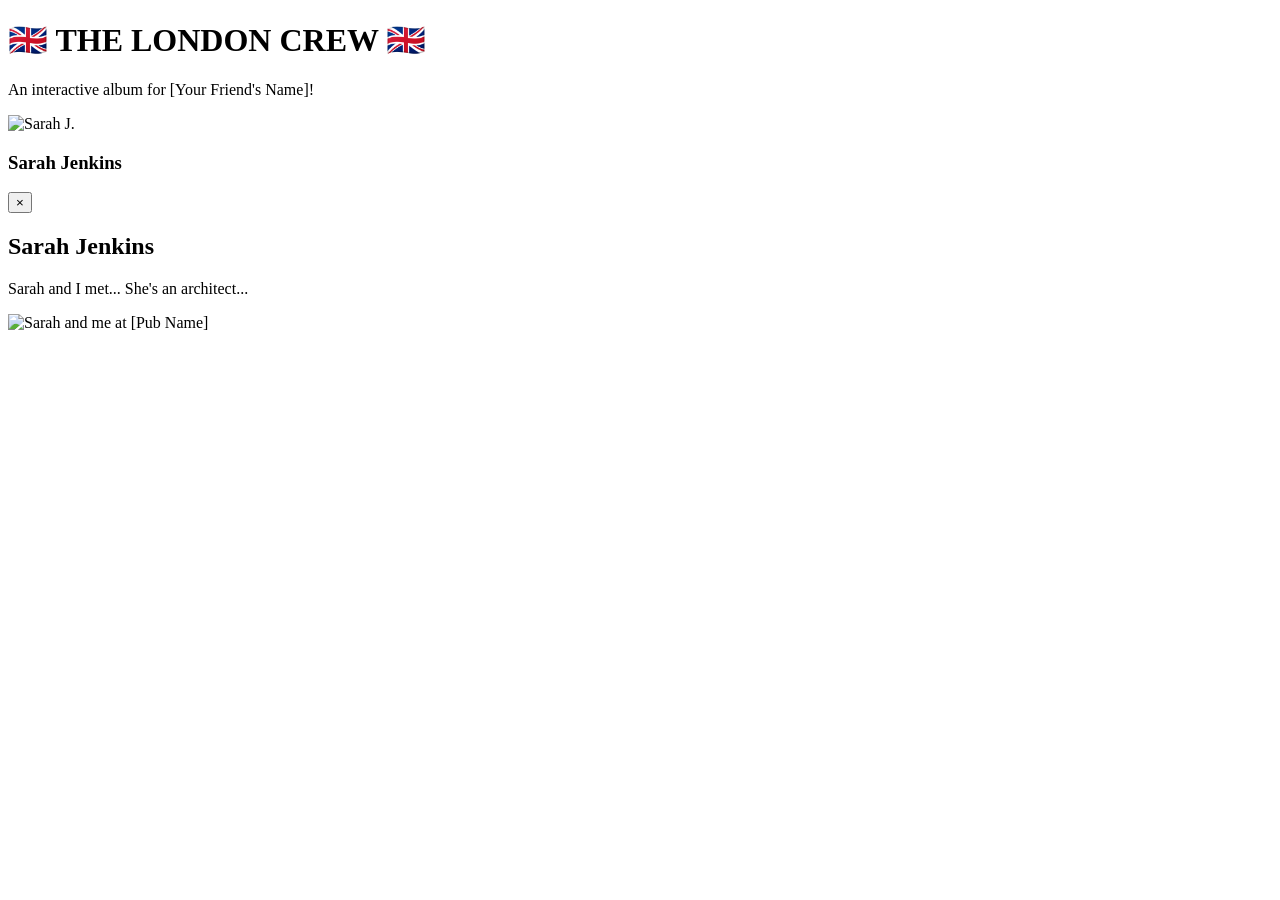
==== index.html @ 574e057b "Rename gemini-code-1783461041054.html to index.html" ====
<!DOCTYPE html>
<html lang="en">
<head>
    <meta charset="UTF-8">
    <meta name="viewport" content="width=device-width, initial-scale=1.0">
    <title>My London Crew: The Album</title>
    <link rel="stylesheet" href="style.css">
</head>
<body>

    <header>
        <h1>🇬🇧 THE LONDON CREW 🇬🇧</h1>
        <p>An interactive album for [Your Friend's Name]!</p>
    </header>

    <div class="album-grid">

        <div class="card-container" id="card-sarah">
            <div class="card-flip-inner">
                
                <div class="card-front">
                    <img src="path/to/sarah-front.jpg" alt="Sarah J.">
                    <h3>Sarah Jenkins</h3>
                </div>

                <div class="card-back">
                    <button class="close-btn">&times;</button>
                    <h2>Sarah Jenkins</h2>
                    <p>Sarah and I met... She's an architect...</p>
                    <img src="path/to/sarah-back.jpg" alt="Sarah and me at [Pub Name]">
                </div>

            </div>
        </div>
        </div>

    <script src="script.js"></script>
</body>
</html>
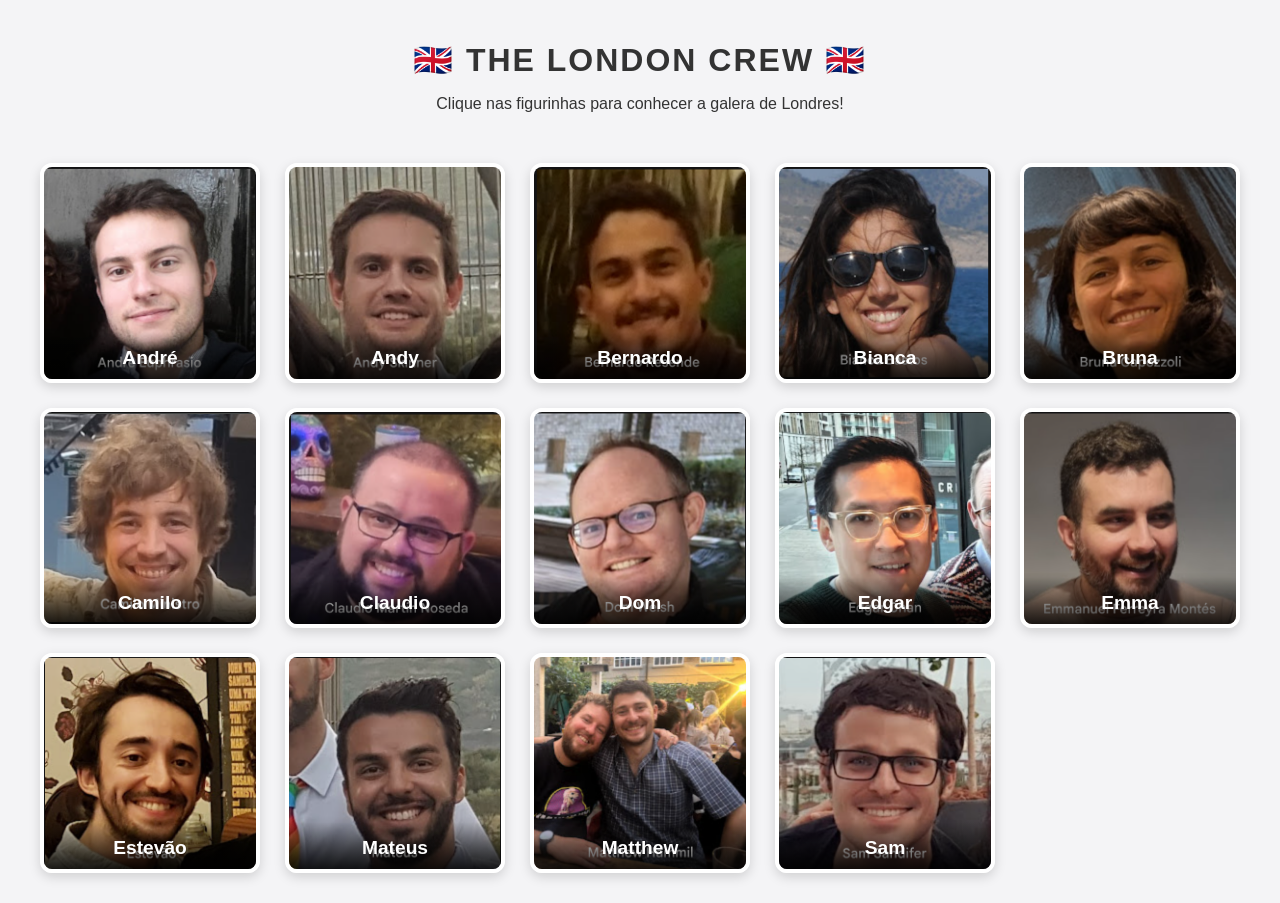
==== commit 215c360f: "Add files via upload" ====
--- a/index.html
+++ b/index.html
@@ -10,30 +10,13 @@
 
     <header>
         <h1>🇬🇧 THE LONDON CREW 🇬🇧</h1>
-        <p>An interactive album for [Your Friend's Name]!</p>
+        <p>Clique nas figurinhas para conhecer a galera de Londres!</p>
     </header>
 
-    <div class="album-grid">
-
-        <div class="card-container" id="card-sarah">
-            <div class="card-flip-inner">
-                
-                <div class="card-front">
-                    <img src="path/to/sarah-front.jpg" alt="Sarah J.">
-                    <h3>Sarah Jenkins</h3>
-                </div>
-
-                <div class="card-back">
-                    <button class="close-btn">&times;</button>
-                    <h2>Sarah Jenkins</h2>
-                    <p>Sarah and I met... She's an architect...</p>
-                    <img src="path/to/sarah-back.jpg" alt="Sarah and me at [Pub Name]">
-                </div>
-
-            </div>
-        </div>
-        </div>
+    <div class="album-grid" id="album-grid">
+        <p>Loading the album...</p>
+    </div>
 
     <script src="script.js"></script>
 </body>
-</html>
+</html>
--- a/style.css
+++ b/style.css
@@ -0,0 +1,139 @@
+body {
+    margin: 0;
+    padding: 20px;
+    font-family: 'Helvetica Neue', Helvetica, Arial, sans-serif;
+    background-color: #f4f4f6;
+    color: #333;
+}
+
+header {
+    text-align: center;
+    margin-bottom: 40px;
+}
+
+header h1 {
+    letter-spacing: 2px;
+    margin-bottom: 5px;
+}
+
+/* Flexible grid that fits 14 cards beautifully on desktop or mobile */
+.album-grid {
+    display: grid;
+    grid-template-columns: repeat(auto-fit, minmax(220px, 1fr));
+    gap: 25px;
+    max-width: 1200px;
+    margin: 0 auto;
+    padding: 10px;
+}
+
+/* Card layout forced into a perfect square to match 5x5 images */
+.card-container {
+    background-color: transparent;
+    width: 100%;
+    aspect-ratio: 1 / 1; 
+    perspective: 1000px;
+}
+
+.card-flip-inner {
+    position: relative;
+    width: 100%;
+    height: 100%;
+    text-align: center;
+    transition: transform 0.6s cubic-bezier(0.4, 0, 0.2, 1);
+    transform-style: preserve-3d;
+    box-shadow: 0 4px 12px rgba(0,0,0,0.15);
+    border-radius: 12px;
+}
+
+.card-container.is-flipped .card-flip-inner {
+    transform: rotateY(180deg);
+}
+
+.card-front, .card-back {
+    position: absolute;
+    width: 100%;
+    height: 100%;
+    -webkit-backface-visibility: hidden;
+    backface-visibility: hidden;
+    border-radius: 12px;
+    overflow: hidden;
+    box-sizing: border-box;
+    border: 4px solid white; /* Panini classic white border */
+}
+
+/* Front Side */
+.card-front {
+    background-color: #fff;
+    cursor: pointer;
+    display: flex;
+    flex-direction: column;
+}
+
+.card-front img {
+    width: 100%;
+    height: 100%;
+    object-fit: cover;
+}
+
+.card-front h3 {
+    position: absolute;
+    bottom: 0;
+    width: 100%;
+    margin: 0;
+    color: #fff;
+    background: linear-gradient(transparent, rgba(0, 0, 0, 0.8));
+    padding: 15px 0 10px 0;
+    font-size: 1.2rem;
+}
+
+/* Back Side */
+.card-back {
+    background-color: #ffffff;
+    transform: rotateY(180deg);
+    padding: 20px;
+    text-align: left;
+    display: flex;
+    flex-direction: column;
+}
+
+.card-back h2 {
+    margin: 0 0 10px 0;
+    font-size: 1.3rem;
+    color: #111;
+    border-bottom: 2px solid #ffd500; /* Fun album accent line */
+    padding-bottom: 5px;
+}
+
+/* The Explanation Box Container */
+.text-explanation-box {
+    background: #f9f9fb;
+    border: 1px solid #e4e4e7;
+    padding: 10px;
+    border-radius: 8px;
+    flex-grow: 1;
+    overflow-y: auto; /* Scrollable if bio text is long */
+}
+
+.text-explanation-box p {
+    margin: 0;
+    font-size: 0.9rem;
+    line-height: 1.4;
+    color: #444;
+}
+
+/* Close Button */
+.close-btn {
+    position: absolute;
+    top: 8px;
+    right: 12px;
+    background: none;
+    border: none;
+    font-size: 1.8rem;
+    color: #aaa;
+    cursor: pointer;
+    z-index: 10;
+}
+
+.close-btn:hover {
+    color: #333;
+}
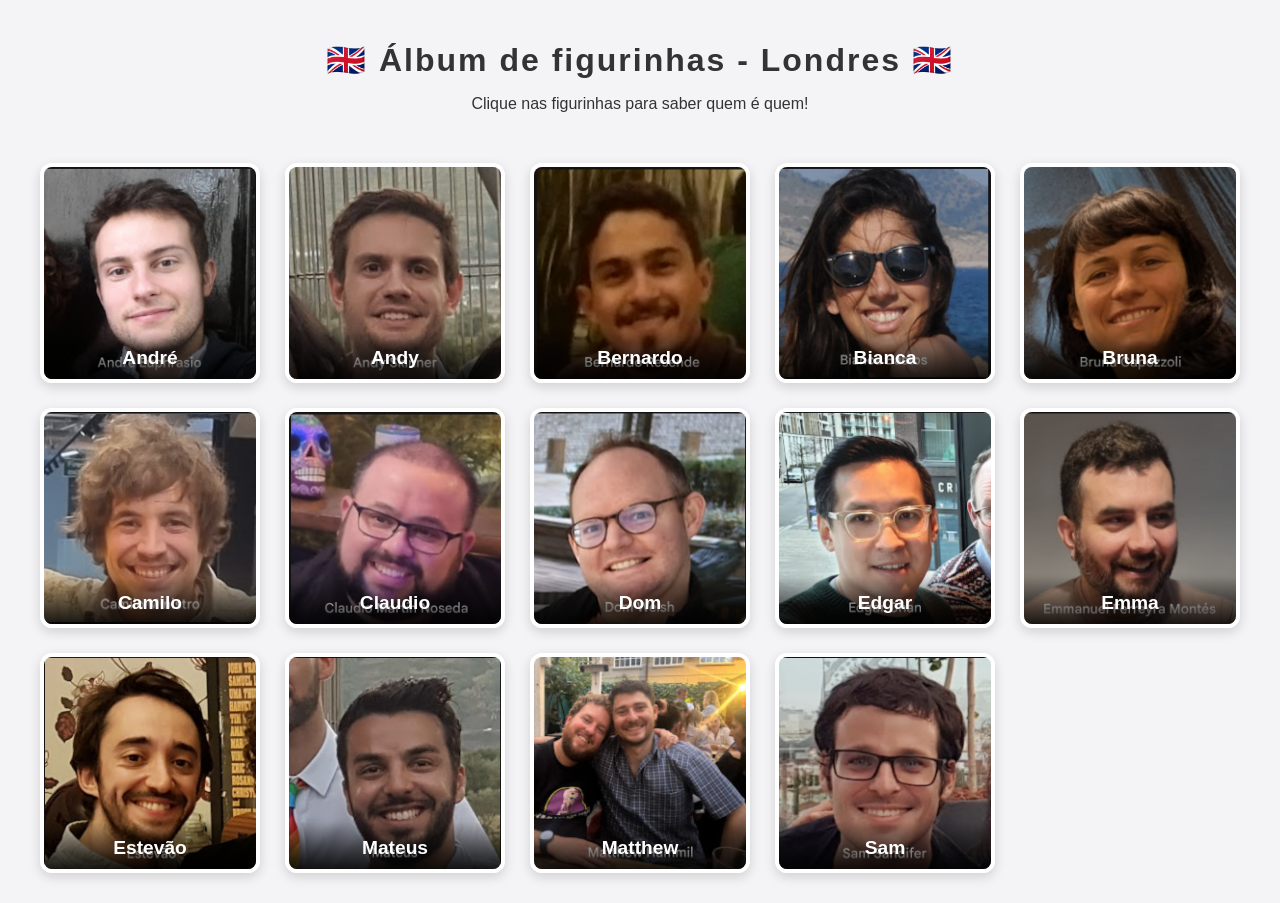
==== commit eea35924: "Update index.html" ====
--- a/index.html
+++ b/index.html
@@ -3,14 +3,14 @@
 <head>
     <meta charset="UTF-8">
     <meta name="viewport" content="width=device-width, initial-scale=1.0">
-    <title>My London Crew: The Album</title>
+    <title>Álbum de figurinhas - Londres</title>
     <link rel="stylesheet" href="style.css">
 </head>
 <body>
 
     <header>
-        <h1>🇬🇧 THE LONDON CREW 🇬🇧</h1>
-        <p>Clique nas figurinhas para conhecer a galera de Londres!</p>
+        <h1>🇬🇧 Álbum de figurinhas - Londres 🇬🇧</h1>
+        <p>Clique nas figurinhas para saber quem é quem!</p>
     </header>
 
     <div class="album-grid" id="album-grid">
@@ -19,4 +19,4 @@
 
     <script src="script.js"></script>
 </body>
-</html>+</html>
